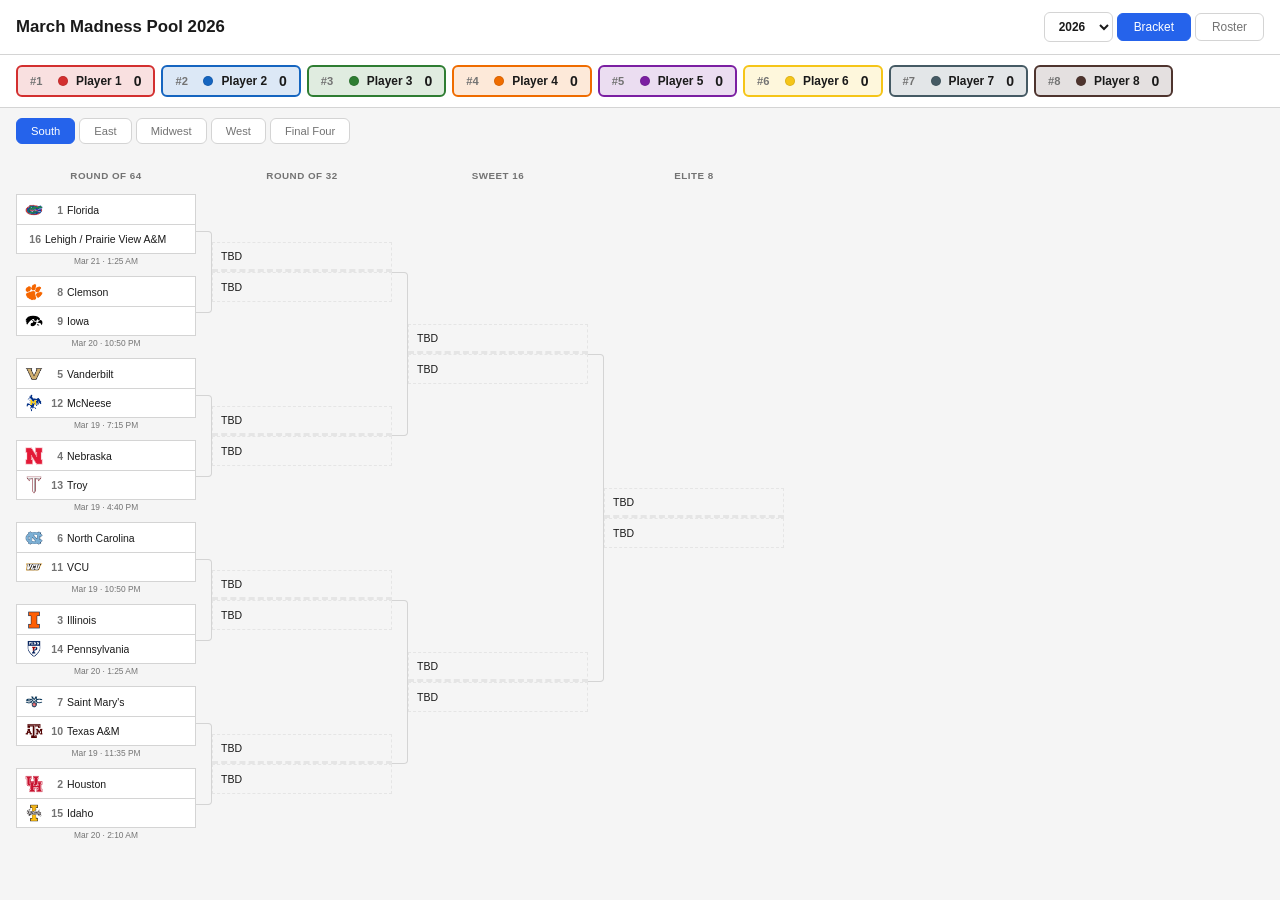
==== index.html @ 1c5a7f4a "Initial build: static NCAA tournament bracket pool site - Bracket viewer with region tabs, team logo" ====
<!DOCTYPE html>
<html lang="en">
<head>
  <meta charset="utf-8">
  <meta name="viewport" content="width=device-width, initial-scale=1">
  <title>March Madness Pool</title>
  <link rel="stylesheet" href="css/style.css">
</head>
<body>
  <header>
    <h1 id="title">March Madness Pool</h1>
    <nav id="main-nav">
      <select id="year-select" title="Select year"></select>
      <button class="tab active" data-tab="bracket">Bracket</button>
      <button class="tab" data-tab="roster">Roster</button>
    </nav>
  </header>

  <div id="leaderboard"></div>

  <main>
    <section id="bracket-view">
      <div id="region-tabs"></div>
      <div id="bracket-container"></div>
    </section>

    <section id="roster-view" class="hidden"></section>
  </main>

  <div id="score-modal" class="modal hidden">
    <div class="modal-backdrop"></div>
    <div class="modal-content">
      <button class="modal-close">&times;</button>
      <div id="score-breakdown"></div>
    </div>
  </div>

  <script src="js/espn.js"></script>
  <script src="js/app.js"></script>
  <script src="js/bracket.js"></script>
  <script src="js/roster.js"></script>
</body>
</html>
---- css/style.css ----
/* ── Reset & Base ── */
*, *::before, *::after { box-sizing: border-box; margin: 0; padding: 0; }

:root {
  --bg: #f5f5f5;
  --surface: #ffffff;
  --border: #d4d4d4;
  --border-light: #e5e5e5;
  --text: #1a1a1a;
  --text-dim: #737373;
  --accent: #2563eb;
  --team-height: 30px;
}

html { font-size: 14px; }
body {
  font-family: -apple-system, BlinkMacSystemFont, "Segoe UI", Helvetica, Arial, sans-serif;
  background: var(--bg);
  color: var(--text);
  min-height: 100dvh;
}

/* ── Header ── */
header {
  display: flex;
  align-items: center;
  justify-content: space-between;
  padding: 12px 16px;
  background: var(--surface);
  border-bottom: 1px solid var(--border);
  flex-wrap: wrap;
  gap: 8px;
}
header h1 {
  font-size: 1.2rem;
  font-weight: 700;
  white-space: nowrap;
}
#main-nav { display: flex; gap: 4px; align-items: center; }
#year-select {
  background: var(--surface);
  color: var(--text);
  border: 1px solid var(--border);
  border-radius: 6px;
  padding: 6px 10px;
  font-size: 0.85rem;
  font-weight: 600;
  cursor: pointer;
  appearance: auto;
}
.tab {
  background: transparent;
  color: var(--text-dim);
  border: 1px solid var(--border);
  border-radius: 6px;
  padding: 6px 16px;
  cursor: pointer;
  font-size: 0.85rem;
  font-weight: 500;
  transition: all 0.15s;
}
.tab:hover { color: var(--text); border-color: var(--text-dim); }
.tab.active {
  background: var(--accent);
  color: #fff;
  border-color: var(--accent);
}

/* ── Leaderboard ── */
#leaderboard {
  display: flex;
  gap: 6px;
  padding: 10px 16px;
  overflow-x: auto;
  background: var(--surface);
  border-bottom: 1px solid var(--border);
  -webkit-overflow-scrolling: touch;
}
.lb-card {
  flex-shrink: 0;
  display: flex;
  align-items: center;
  gap: 8px;
  padding: 6px 12px;
  border-radius: 6px;
  background: var(--bg);
  border: 1px solid var(--border);
  cursor: pointer;
  transition: border-color 0.15s, box-shadow 0.15s;
  white-space: nowrap;
}
.lb-card:hover { border-color: var(--accent); box-shadow: 0 1px 4px rgba(0,0,0,0.08); }
.lb-rank {
  font-weight: 700;
  font-size: 0.8rem;
  color: var(--text-dim);
  min-width: 20px;
}
.lb-name { font-weight: 600; font-size: 0.85rem; }
.lb-score {
  font-weight: 700;
  font-size: 1rem;
  margin-left: 4px;
}
.lb-pip {
  width: 10px;
  height: 10px;
  border-radius: 50%;
  flex-shrink: 0;
  border: 1px solid rgba(0,0,0,0.1);
}

/* ── Region Tabs ── */
#region-tabs {
  display: flex;
  gap: 4px;
  padding: 10px 16px;
  overflow-x: auto;
  -webkit-overflow-scrolling: touch;
}
.region-tab {
  flex-shrink: 0;
  background: var(--surface);
  color: var(--text-dim);
  border: 1px solid var(--border);
  border-radius: 6px;
  padding: 6px 14px;
  cursor: pointer;
  font-size: 0.8rem;
  font-weight: 500;
  transition: all 0.15s;
}
.region-tab:hover { color: var(--text); border-color: var(--text-dim); }
.region-tab.active {
  background: var(--accent);
  color: #fff;
  border-color: var(--accent);
}

/* ── Bracket Layout ── */
#bracket-container {
  padding: 12px 16px;
  overflow-x: auto;
  -webkit-overflow-scrolling: touch;
}
.bracket-region {
  display: flex;
  gap: 0;
  min-height: 540px;
}
.round {
  display: flex;
  flex-direction: column;
  justify-content: space-around;
  min-width: 180px;
  flex-shrink: 0;
  position: relative;
}
.round-label {
  text-align: center;
  font-size: 0.7rem;
  font-weight: 600;
  color: var(--text-dim);
  text-transform: uppercase;
  letter-spacing: 0.05em;
  padding-bottom: 6px;
  position: absolute;
  top: -20px;
  left: 0;
  right: 0;
}

/* ── Matchup & Teams ── */
.matchup {
  position: relative;
  display: flex;
  flex-direction: column;
  margin: 4px 0;
}
.matchup-time {
  font-size: 0.6rem;
  color: var(--text-dim);
  text-align: center;
  padding: 2px 0;
  white-space: nowrap;
}
.team-slot {
  display: flex;
  align-items: center;
  gap: 4px;
  height: var(--team-height);
  padding: 0 8px;
  font-size: 0.75rem;
  border: 1px solid var(--border);
  background: var(--surface);
  white-space: nowrap;
  overflow: hidden;
  transition: opacity 0.15s;
}
.team-slot:first-child { border-bottom: none; }
.team-slot.winner {
  font-weight: 600;
}
.team-slot.loser {
  opacity: 0.35;
}
.team-slot.empty {
  border-style: dashed;
  border-color: var(--border-light);
  background: var(--bg);
}
.team-logo {
  width: 18px;
  height: 18px;
  object-fit: contain;
  flex-shrink: 0;
}
.seed {
  font-weight: 700;
  color: var(--text-dim);
  min-width: 16px;
  text-align: right;
}
.team-name {
  font-weight: 500;
  overflow: hidden;
  text-overflow: ellipsis;
}
.owner-tag {
  margin-left: auto;
  font-size: 0.65rem;
  font-weight: 700;
  padding: 1px 5px;
  border-radius: 3px;
  flex-shrink: 0;
}

/* ── Bracket Connectors ── */
.connector-col {
  display: flex;
  flex-direction: column;
  justify-content: space-around;
  width: 16px;
  flex-shrink: 0;
}
.connector {
  position: relative;
  flex: 1;
  display: flex;
  align-items: center;
}
.connector::before {
  content: '';
  position: absolute;
  right: 0;
  top: 25%;
  bottom: 25%;
  width: 100%;
  border: 1px solid var(--border);
  border-left: none;
  border-radius: 0 4px 4px 0;
}

/* ── Final Four ── */
.final-four {
  display: flex;
  flex-direction: column;
  align-items: center;
  gap: 24px;
  padding: 20px;
  min-width: 220px;
}
.ff-matchup {
  display: flex;
  flex-direction: column;
  align-items: center;
}
.ff-label {
  font-size: 0.7rem;
  font-weight: 600;
  color: var(--text-dim);
  text-transform: uppercase;
  margin-bottom: 4px;
}
.championship-label {
  font-size: 0.8rem;
  font-weight: 700;
  color: var(--accent);
  text-transform: uppercase;
  margin-bottom: 4px;
}
.final-four .team-slot { min-width: 200px; }

/* ── Roster View ── */
#roster-view {
  padding: 16px;
  display: grid;
  grid-template-columns: repeat(auto-fill, minmax(280px, 1fr));
  gap: 12px;
}
.roster-card {
  background: var(--surface);
  border: 1px solid var(--border);
  border-radius: 8px;
  overflow: hidden;
  box-shadow: 0 1px 3px rgba(0,0,0,0.06);
}
.roster-header {
  display: flex;
  align-items: center;
  justify-content: space-between;
  padding: 10px 12px;
  cursor: pointer;
  border-bottom: 1px solid var(--border-light);
}
.roster-header:hover { background: rgba(0,0,0,0.02); }
.roster-player-name {
  font-weight: 700;
  font-size: 1rem;
}
.roster-score {
  font-weight: 700;
  font-size: 1.1rem;
  color: var(--accent);
}
.roster-teams {
  list-style: none;
  padding: 4px 0;
}
.roster-team {
  display: flex;
  align-items: center;
  gap: 6px;
  padding: 4px 12px;
  font-size: 0.8rem;
}
.roster-team.eliminated {
  opacity: 0.35;
  text-decoration: line-through;
}
.roster-team.active { font-weight: 600; }
.roster-team .seed {
  min-width: 20px;
  text-align: right;
}
.roster-team .region-badge {
  font-size: 0.65rem;
  color: var(--text-dim);
  margin-left: auto;
}

/* ── Score Modal ── */
.modal { position: fixed; inset: 0; z-index: 100; display: flex; align-items: center; justify-content: center; }
.modal.hidden { display: none; }
.modal-backdrop { position: absolute; inset: 0; background: rgba(0,0,0,0.4); }
.modal-content {
  position: relative;
  background: var(--surface);
  border: 1px solid var(--border);
  border-radius: 10px;
  padding: 20px;
  max-width: 560px;
  width: 90%;
  max-height: 80dvh;
  overflow-y: auto;
  box-shadow: 0 8px 30px rgba(0,0,0,0.12);
}
.modal-close {
  position: absolute;
  top: 8px;
  right: 12px;
  background: none;
  border: none;
  color: var(--text-dim);
  font-size: 1.4rem;
  cursor: pointer;
}
.modal-close:hover { color: var(--text); }
#score-breakdown h3 {
  font-size: 1rem;
  margin-bottom: 12px;
}
.breakdown-table {
  width: 100%;
  border-collapse: collapse;
  font-size: 0.8rem;
}
.breakdown-table th,
.breakdown-table td {
  padding: 4px 8px;
  text-align: left;
  border-bottom: 1px solid var(--border-light);
}
.breakdown-table th {
  color: var(--text-dim);
  font-weight: 600;
  white-space: nowrap;
}
.breakdown-table .round-pts {
  text-align: center;
  min-width: 30px;
}
.breakdown-table .pts-total {
  text-align: center;
  font-weight: 700;
}
.breakdown-total {
  font-weight: 700;
  font-size: 0.9rem;
  text-align: right;
  padding-top: 8px;
  color: var(--accent);
}

/* ── Utilities ── */
.hidden { display: none !important; }

/* ── Responsive ── */
@media (max-width: 600px) {
  header { padding: 8px 12px; }
  header h1 { font-size: 1rem; }
  .tab { padding: 5px 10px; font-size: 0.8rem; }
  #leaderboard { padding: 8px 12px; }
  .lb-card { padding: 4px 8px; gap: 5px; }
  .lb-name { font-size: 0.75rem; }
  .lb-score { font-size: 0.85rem; }
  #region-tabs { padding: 8px 12px; }
  #bracket-container { padding: 8px 12px; }
  .round { min-width: 150px; }
  .team-slot { font-size: 0.7rem; padding: 0 6px; }
  #roster-view {
    grid-template-columns: 1fr;
    padding: 12px;
  }
}
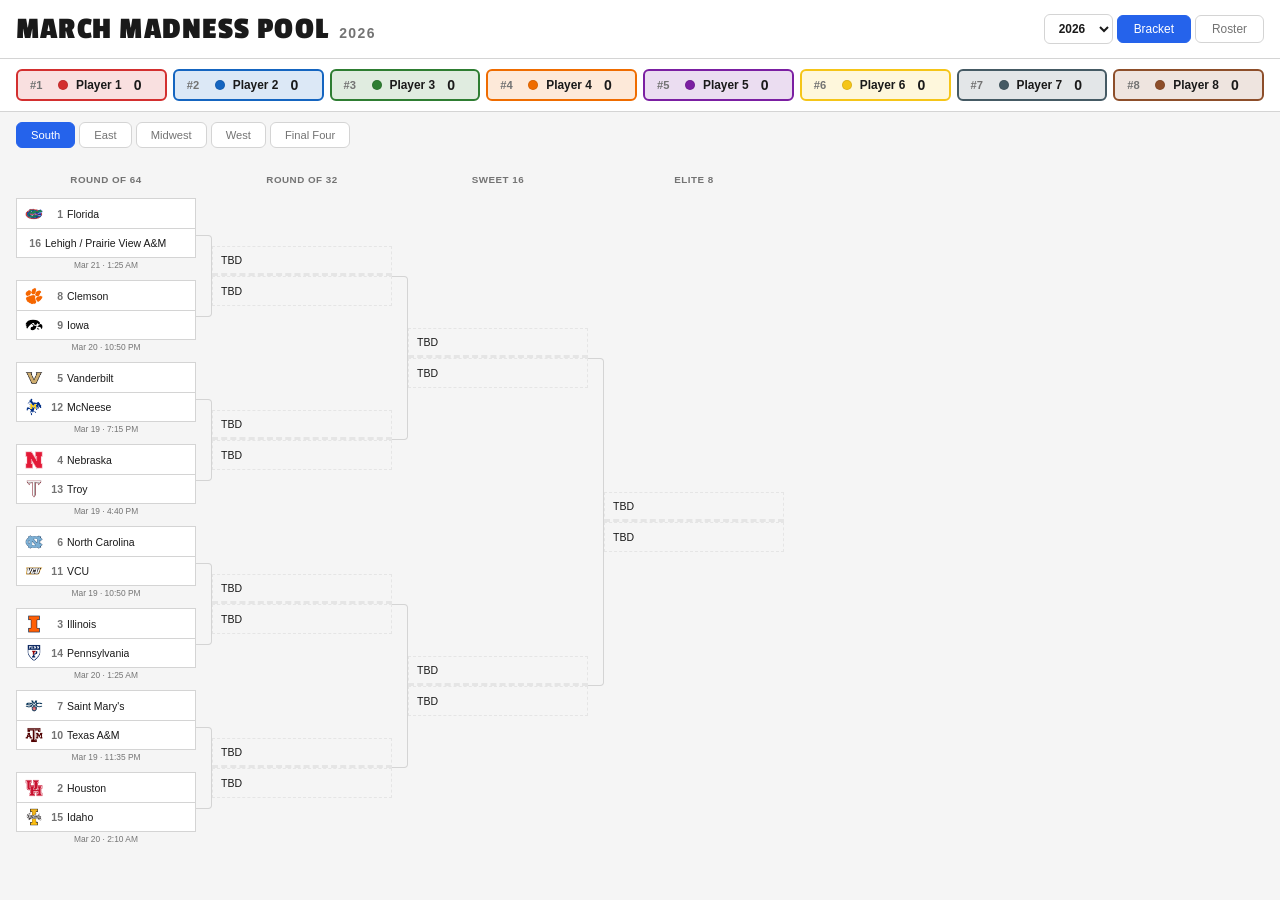
==== commit 2505b9f6: "UI polish: styled title, wrapping leaderboard, cache busting, brown color - Replace plain h1 with Pa" ====
--- a/index.html
+++ b/index.html
@@ -3,12 +3,21 @@
 <head>
   <meta charset="utf-8">
   <meta name="viewport" content="width=device-width, initial-scale=1">
+  <meta http-equiv="Cache-Control" content="no-cache, no-store, must-revalidate">
+  <meta http-equiv="Pragma" content="no-cache">
+  <meta http-equiv="Expires" content="0">
   <title>March Madness Pool</title>
+  <link rel="preconnect" href="https://fonts.googleapis.com">
+  <link rel="preconnect" href="https://fonts.gstatic.com" crossorigin>
+  <link rel="stylesheet" href="https://fonts.googleapis.com/css2?family=Passion+One:wght@700&display=swap">
   <link rel="stylesheet" href="css/style.css">
 </head>
 <body>
   <header>
-    <h1 id="title">March Madness Pool</h1>
+    <div class="title-block">
+      <h1 class="title-text">March Madness Pool</h1>
+      <span id="title-year" class="title-year"></span>
+    </div>
     <nav id="main-nav">
       <select id="year-select" title="Select year"></select>
       <button class="tab active" data-tab="bracket">Bracket</button>
--- a/css/style.css
+++ b/css/style.css
@@ -31,10 +31,25 @@
   flex-wrap: wrap;
   gap: 8px;
 }
-header h1 {
-  font-size: 1.2rem;
-  font-weight: 700;
+.title-block {
+  display: flex;
+  align-items: baseline;
+  gap: 10px;
+}
+.title-text {
+  font-family: 'Passion One', 'Impact', 'Arial Black', sans-serif;
+  font-size: 2.2rem;
+  font-weight: 700;
+  text-transform: uppercase;
+  letter-spacing: 0.04em;
+  color: var(--text);
   white-space: nowrap;
+}
+.title-year {
+  font-size: 1rem;
+  font-weight: 700;
+  color: var(--text-dim);
+  letter-spacing: 0.1em;
 }
 #main-nav { display: flex; gap: 4px; align-items: center; }
 #year-select {
@@ -69,15 +84,15 @@
 /* ── Leaderboard ── */
 #leaderboard {
   display: flex;
+  flex-wrap: wrap;
   gap: 6px;
   padding: 10px 16px;
-  overflow-x: auto;
   background: var(--surface);
   border-bottom: 1px solid var(--border);
-  -webkit-overflow-scrolling: touch;
 }
 .lb-card {
-  flex-shrink: 0;
+  flex: 1 1 auto;
+  min-width: 0;
   display: flex;
   align-items: center;
   gap: 8px;
@@ -116,7 +131,6 @@
   gap: 4px;
   padding: 10px 16px;
   overflow-x: auto;
-  -webkit-overflow-scrolling: touch;
 }
 .region-tab {
   flex-shrink: 0;
@@ -141,7 +155,6 @@
 #bracket-container {
   padding: 12px 16px;
   overflow-x: auto;
-  -webkit-overflow-scrolling: touch;
 }
 .bracket-region {
   display: flex;
@@ -418,7 +431,8 @@
 /* ── Responsive ── */
 @media (max-width: 600px) {
   header { padding: 8px 12px; }
-  header h1 { font-size: 1rem; }
+  .title-text { font-size: 1.2rem; }
+  .title-year { font-size: 0.8rem; }
   .tab { padding: 5px 10px; font-size: 0.8rem; }
   #leaderboard { padding: 8px 12px; }
   .lb-card { padding: 4px 8px; gap: 5px; }
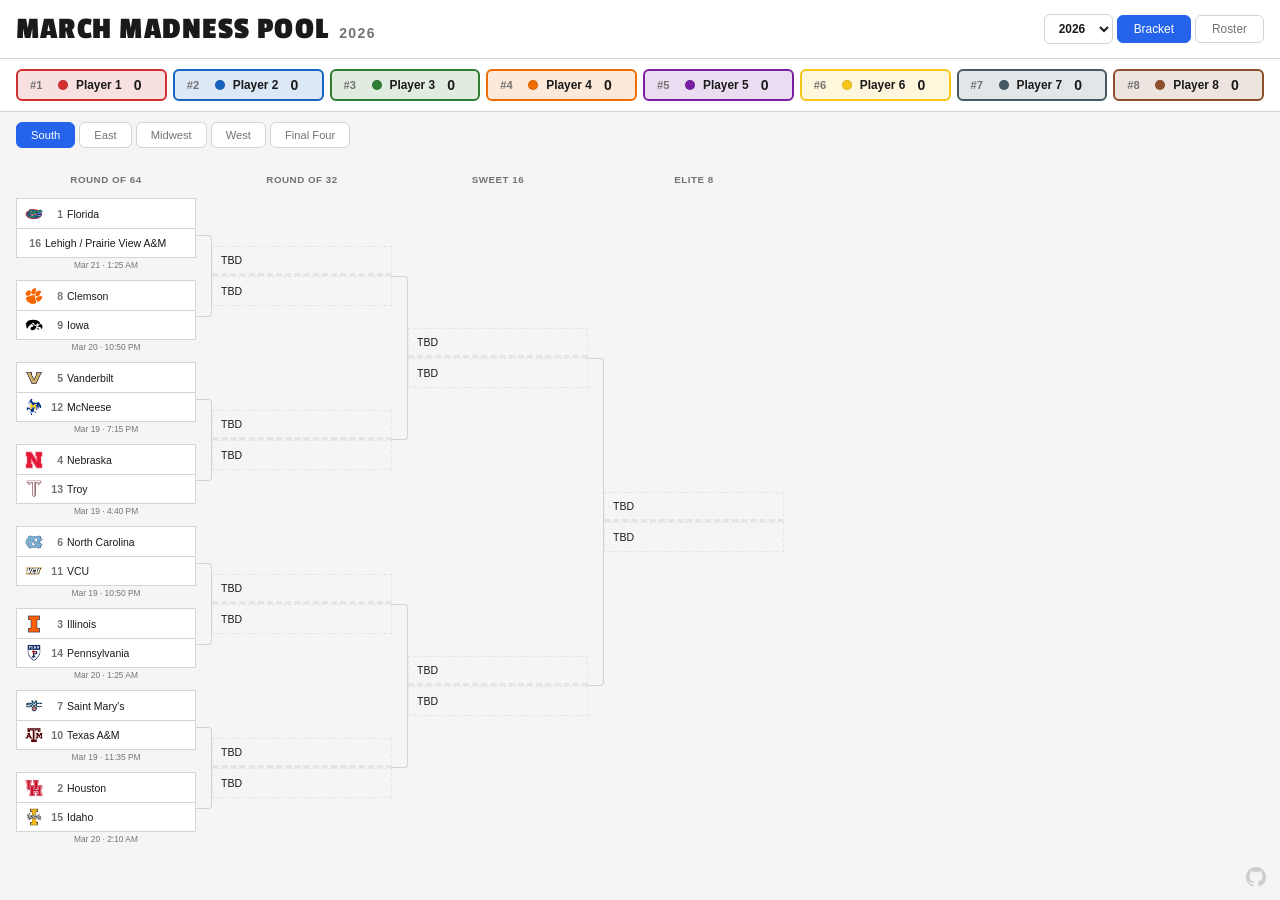
==== commit 9c929c29: "Prepare for public release Clean up README for public repo (fix filename mismatches, remove screensh" ====
--- a/index.html
+++ b/index.html
@@ -44,6 +44,10 @@
     </div>
   </div>
 
+  <a href="https://github.com/brennanpowers/march-madness" class="github-link" target="_blank" rel="noopener" title="View on GitHub">
+    <svg width="20" height="20" viewBox="0 0 16 16" fill="currentColor"><path d="M8 0C3.58 0 0 3.58 0 8c0 3.54 2.29 6.53 5.47 7.59.4.07.55-.17.55-.38 0-.19-.01-.82-.01-1.49-2.01.37-2.53-.49-2.69-.94-.09-.23-.48-.94-.82-1.13-.28-.15-.68-.52-.01-.53.63-.01 1.08.58 1.23.82.72 1.21 1.87.87 2.33.66.07-.52.28-.87.51-1.07-1.78-.2-3.64-.89-3.64-3.95 0-.87.31-1.59.82-2.15-.08-.2-.36-1.02.08-2.12 0 0 .67-.21 2.2.82.64-.18 1.32-.27 2-.27s1.36.09 2 .27c1.53-1.04 2.2-.82 2.2-.82.44 1.1.16 1.92.08 2.12.51.56.82 1.27.82 2.15 0 3.07-1.87 3.75-3.65 3.95.29.25.54.73.54 1.48 0 1.07-.01 1.93-.01 2.2 0 .21.15.46.55.38A8.01 8.01 0 0 0 16 8c0-4.42-3.58-8-8-8z"/></svg>
+  </a>
+
   <script src="js/espn.js"></script>
   <script src="js/app.js"></script>
   <script src="js/bracket.js"></script>
--- a/css/style.css
+++ b/css/style.css
@@ -238,13 +238,60 @@
   font-weight: 500;
   overflow: hidden;
   text-overflow: ellipsis;
+  margin-right: auto;
 }
 .owner-tag {
-  margin-left: auto;
   font-size: 0.65rem;
   font-weight: 700;
   padding: 1px 5px;
   border-radius: 3px;
+  flex-shrink: 0;
+}
+
+/* ── Scores & Live ── */
+.team-score {
+  margin-left: auto;
+  font-weight: 700;
+  font-size: 0.8rem;
+  min-width: 20px;
+  text-align: right;
+  flex-shrink: 0;
+}
+.team-score.live {
+  color: #d32f2f;
+}
+.team-slot.live {
+  border-color: #d32f2f;
+  border-width: 1px 1px 1px 3px;
+}
+.matchup-time.live {
+  color: #d32f2f;
+  font-weight: 700;
+  animation: live-pulse 2s ease-in-out infinite;
+}
+@keyframes live-pulse {
+  0%, 100% { opacity: 1; }
+  50% { opacity: 0.5; }
+}
+
+/* ── Roster Live ── */
+.roster-team.live {
+  background: rgba(211, 47, 47, 0.06);
+}
+.roster-live {
+  font-size: 0.65rem;
+  font-weight: 700;
+  color: #fff;
+  background: #d32f2f;
+  padding: 1px 5px;
+  border-radius: 3px;
+  flex-shrink: 0;
+  animation: live-pulse 2s ease-in-out infinite;
+}
+.roster-score-final {
+  font-size: 0.75rem;
+  font-weight: 600;
+  color: var(--text-dim);
   flex-shrink: 0;
 }
 
@@ -277,16 +324,35 @@
 /* ── Final Four ── */
 .final-four {
   display: flex;
+  align-items: center;
+  justify-content: center;
+  gap: 0;
+  padding: 30px 16px;
+  min-height: 400px;
+}
+.ff-col {
+  display: flex;
   flex-direction: column;
   align-items: center;
-  gap: 24px;
-  padding: 20px;
-  min-width: 220px;
-}
-.ff-matchup {
-  display: flex;
-  flex-direction: column;
-  align-items: center;
+  justify-content: center;
+}
+.ff-center {
+  gap: 16px;
+}
+.ff-connector {
+  width: 24px;
+  height: 60px;
+  flex-shrink: 0;
+  position: relative;
+}
+.ff-connector::before {
+  content: '';
+  position: absolute;
+  top: 0;
+  bottom: 0;
+  width: 100%;
+  border: 1px solid var(--border);
+  border-radius: 4px;
 }
 .ff-label {
   font-size: 0.7rem;
@@ -303,6 +369,46 @@
   margin-bottom: 4px;
 }
 .final-four .team-slot { min-width: 200px; }
+
+/* ── Champion Display ── */
+.champion-display {
+  display: flex;
+  flex-direction: column;
+  align-items: center;
+  gap: 6px;
+  padding: 16px 24px;
+  border: 2px solid var(--border);
+  border-radius: 10px;
+  background: var(--surface);
+  text-align: center;
+}
+.champion-trophy {
+  font-size: 2rem;
+  line-height: 1;
+}
+.champion-logo {
+  width: 48px;
+  height: 48px;
+  object-fit: contain;
+}
+.champion-name {
+  font-family: 'Passion One', 'Impact', 'Arial Black', sans-serif;
+  font-size: 1.4rem;
+  font-weight: 700;
+  text-transform: uppercase;
+  letter-spacing: 0.03em;
+}
+.champion-seed {
+  font-size: 0.8rem;
+  font-weight: 600;
+  color: var(--text-dim);
+}
+.champion-owner {
+  font-size: 0.7rem;
+  font-weight: 700;
+  padding: 2px 10px;
+  border-radius: 4px;
+}
 
 /* ── Roster View ── */
 #roster-view {
@@ -425,6 +531,17 @@
   color: var(--accent);
 }
 
+/* ── GitHub Link ── */
+.github-link {
+  position: fixed;
+  bottom: 10px;
+  right: 14px;
+  color: var(--text-dim);
+  opacity: 0.3;
+  transition: opacity 0.15s;
+}
+.github-link:hover { opacity: 0.8; }
+
 /* ── Utilities ── */
 .hidden { display: none !important; }
 
@@ -434,13 +551,22 @@
   .title-text { font-size: 1.2rem; }
   .title-year { font-size: 0.8rem; }
   .tab { padding: 5px 10px; font-size: 0.8rem; }
-  #leaderboard { padding: 8px 12px; }
+  #leaderboard { padding: 8px 12px; display: grid; grid-template-columns: 1fr 1fr; }
   .lb-card { padding: 4px 8px; gap: 5px; }
   .lb-name { font-size: 0.75rem; }
   .lb-score { font-size: 0.85rem; }
   #region-tabs { padding: 8px 12px; }
   #bracket-container { padding: 8px 12px; }
   .round { min-width: 150px; }
+  .final-four {
+    flex-direction: column;
+    gap: 16px;
+    padding: 16px 12px;
+    min-height: auto;
+  }
+  .ff-connector { display: none; }
+  .champion-logo { width: 36px; height: 36px; }
+  .champion-name { font-size: 1.1rem; }
   .team-slot { font-size: 0.7rem; padding: 0 6px; }
   #roster-view {
     grid-template-columns: 1fr;
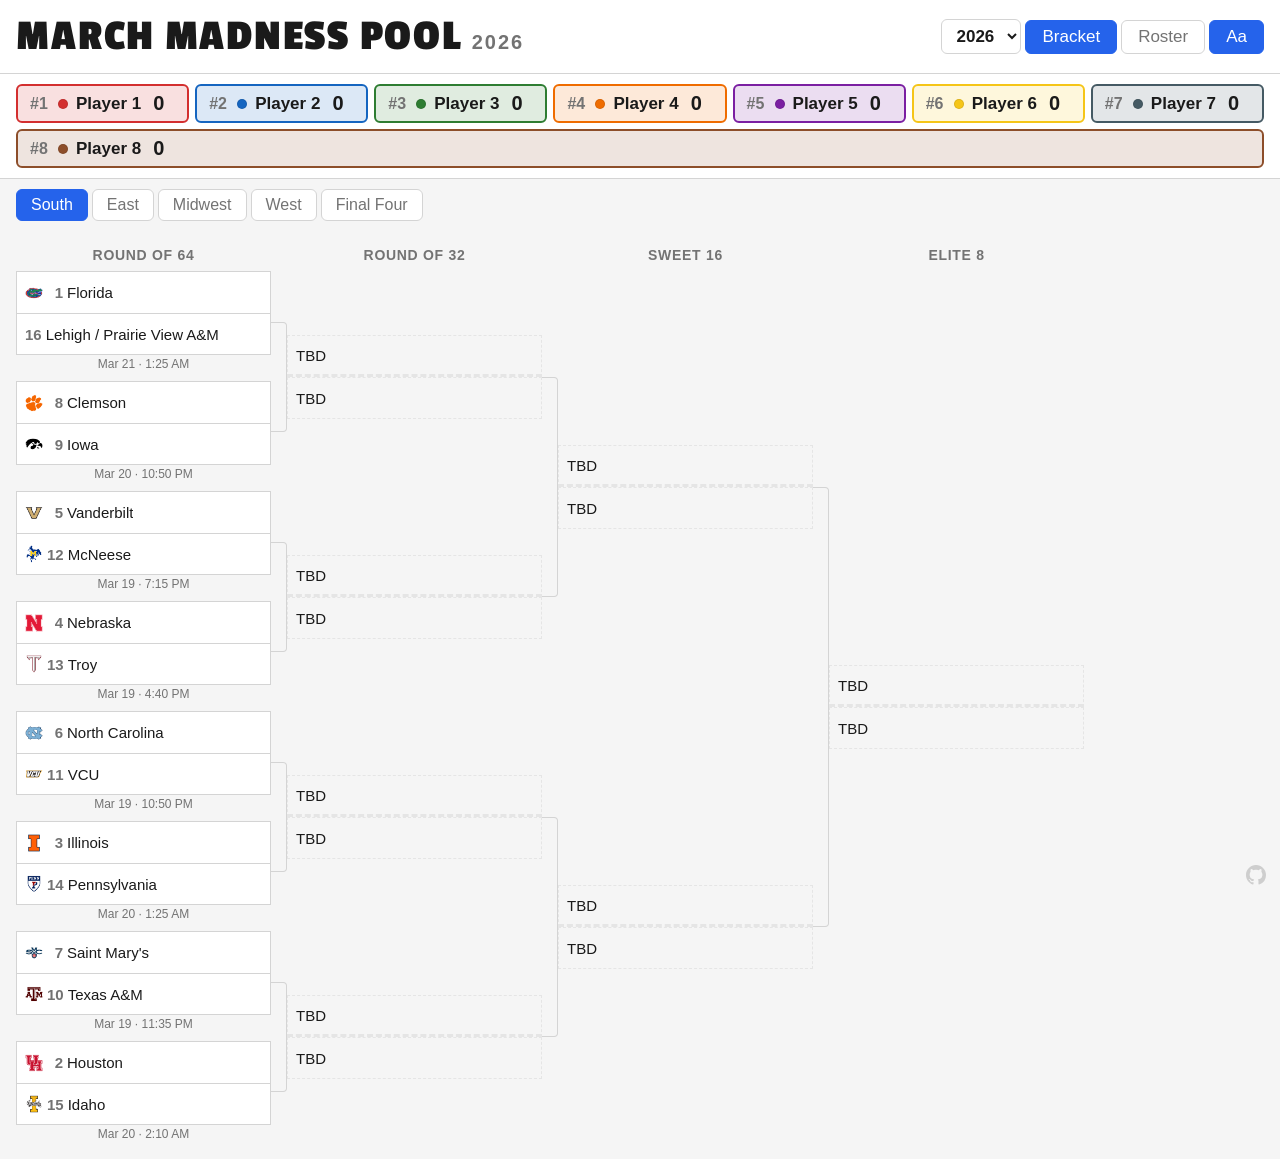
==== commit d1820614: "Add zoom toggle for larger text on mobile Adds an "Aa" button to the header nav that bumps the base " ====
--- a/index.html
+++ b/index.html
@@ -1,5 +1,5 @@
 <!DOCTYPE html>
-<html lang="en">
+<html lang="en" class="zoomed">
 <head>
   <meta charset="utf-8">
   <meta name="viewport" content="width=device-width, initial-scale=1">
@@ -7,6 +7,7 @@
   <meta http-equiv="Pragma" content="no-cache">
   <meta http-equiv="Expires" content="0">
   <title>March Madness Pool</title>
+  <script>if (localStorage.getItem('zoom') === '0') document.documentElement.classList.remove('zoomed');</script>
   <link rel="preconnect" href="https://fonts.googleapis.com">
   <link rel="preconnect" href="https://fonts.gstatic.com" crossorigin>
   <link rel="stylesheet" href="https://fonts.googleapis.com/css2?family=Passion+One:wght@700&display=swap">
@@ -22,6 +23,7 @@
       <select id="year-select" title="Select year"></select>
       <button class="tab active" data-tab="bracket">Bracket</button>
       <button class="tab" data-tab="roster">Roster</button>
+      <button id="zoom-toggle" class="tab" title="Toggle text size" onclick="(function(){var z=document.documentElement.classList.toggle('zoomed');localStorage.setItem('zoom',z?'1':'0');})()">Aa</button>
     </nav>
   </header>
 
--- a/css/style.css
+++ b/css/style.css
@@ -13,6 +13,7 @@
 }
 
 html { font-size: 14px; }
+html.zoomed { font-size: 20px; --team-height: 42px; }
 body {
   font-family: -apple-system, BlinkMacSystemFont, "Segoe UI", Helvetica, Arial, sans-serif;
   background: var(--bg);
@@ -161,6 +162,8 @@
   gap: 0;
   min-height: 540px;
 }
+html.zoomed .round { min-width: 255px; }
+
 .round {
   display: flex;
   flex-direction: column;
@@ -530,6 +533,9 @@
   padding-top: 8px;
   color: var(--accent);
 }
+
+/* ── Zoom Toggle ── */
+html.zoomed #zoom-toggle { background: var(--accent); color: #fff; border-color: var(--accent); }
 
 /* ── GitHub Link ── */
 .github-link {
@@ -558,6 +564,7 @@
   #region-tabs { padding: 8px 12px; }
   #bracket-container { padding: 8px 12px; }
   .round { min-width: 150px; }
+  html.zoomed .round { min-width: 210px; }
   .final-four {
     flex-direction: column;
     gap: 16px;
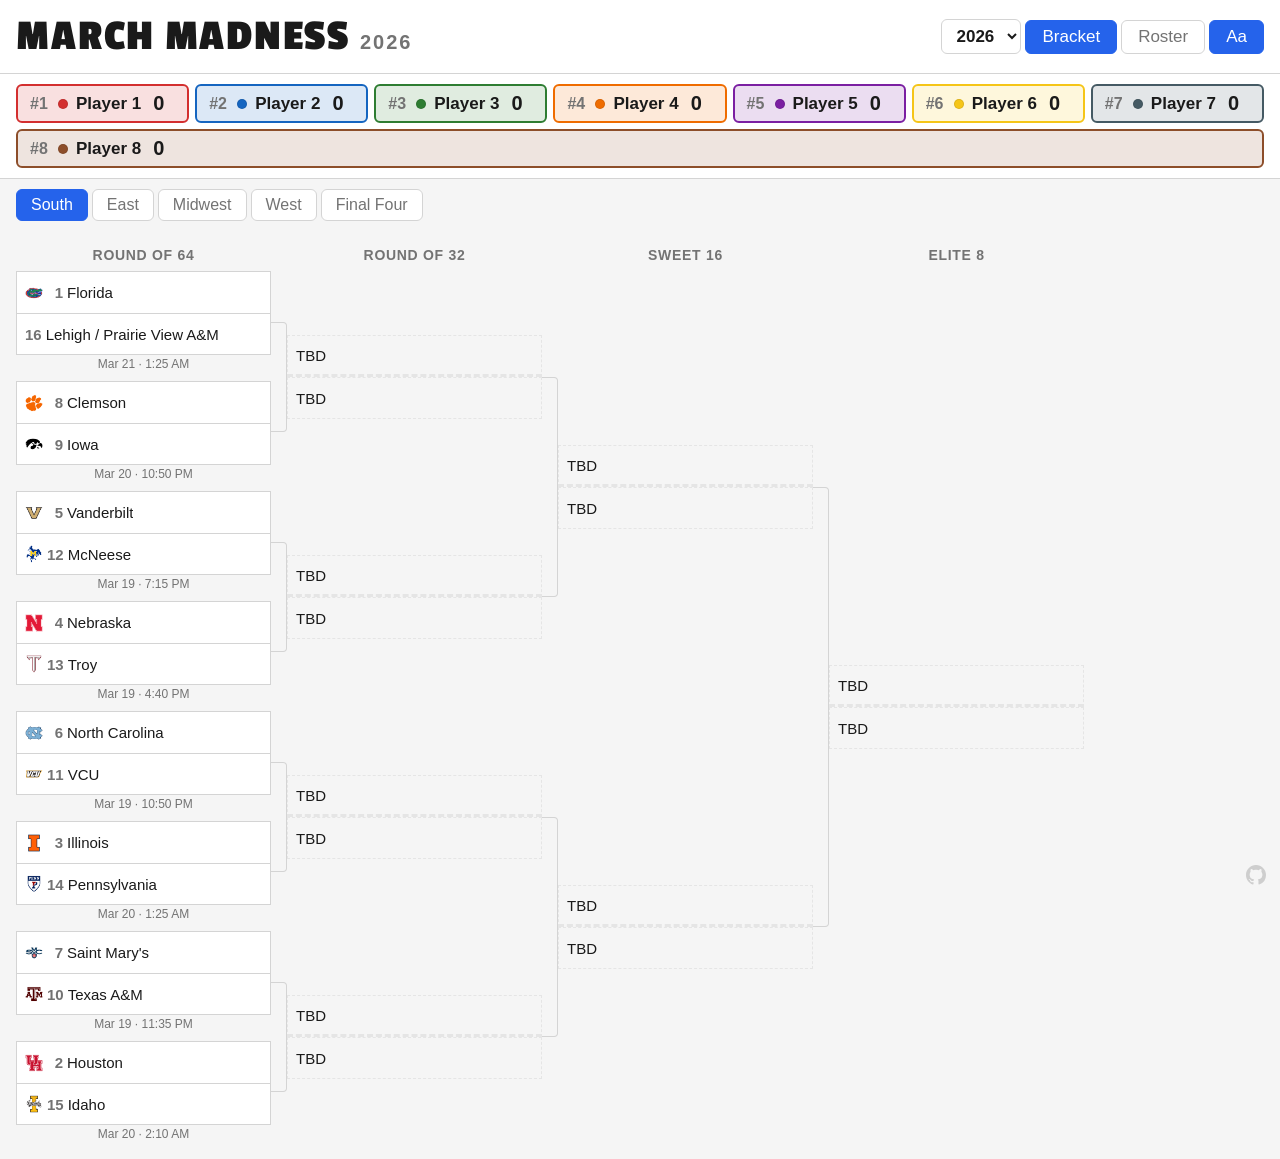
==== commit c9e4e727: "Rename title to March Madness, increase loser opacity Drops "Pool" from all user-facing titles. Bump" ====
--- a/index.html
+++ b/index.html
@@ -6,7 +6,7 @@
   <meta http-equiv="Cache-Control" content="no-cache, no-store, must-revalidate">
   <meta http-equiv="Pragma" content="no-cache">
   <meta http-equiv="Expires" content="0">
-  <title>March Madness Pool</title>
+  <title>March Madness</title>
   <script>if (localStorage.getItem('zoom') === '0') document.documentElement.classList.remove('zoomed');</script>
   <link rel="preconnect" href="https://fonts.googleapis.com">
   <link rel="preconnect" href="https://fonts.gstatic.com" crossorigin>
@@ -16,7 +16,7 @@
 <body>
   <header>
     <div class="title-block">
-      <h1 class="title-text">March Madness Pool</h1>
+      <h1 class="title-text">March Madness</h1>
       <span id="title-year" class="title-year"></span>
     </div>
     <nav id="main-nav">
--- a/css/style.css
+++ b/css/style.css
@@ -218,7 +218,7 @@
   font-weight: 600;
 }
 .team-slot.loser {
-  opacity: 0.35;
+  opacity: 0.5;
 }
 .team-slot.empty {
   border-style: dashed;
@@ -457,7 +457,7 @@
   font-size: 0.8rem;
 }
 .roster-team.eliminated {
-  opacity: 0.35;
+  opacity: 0.5;
   text-decoration: line-through;
 }
 .roster-team.active { font-weight: 600; }
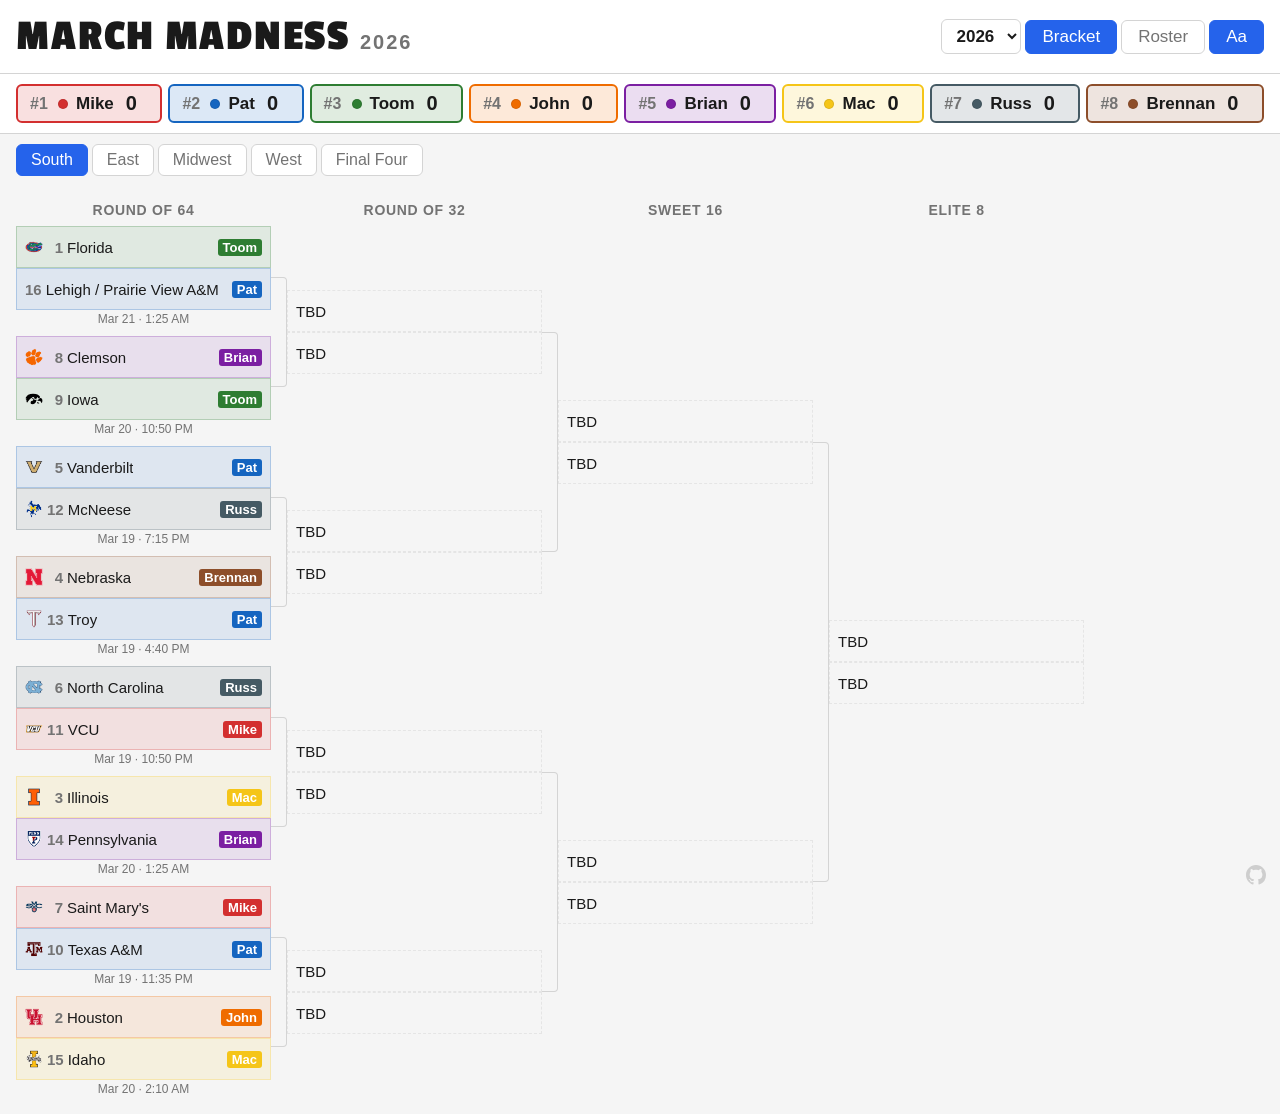
==== commit 13ab8785: "Add cache-busting and remember active region tab - Add GitHub Actions workflow that replaces __CACHE" ====
--- a/index.html
+++ b/index.html
@@ -11,7 +11,7 @@
   <link rel="preconnect" href="https://fonts.googleapis.com">
   <link rel="preconnect" href="https://fonts.gstatic.com" crossorigin>
   <link rel="stylesheet" href="https://fonts.googleapis.com/css2?family=Passion+One:wght@700&display=swap">
-  <link rel="stylesheet" href="css/style.css">
+  <link rel="stylesheet" href="css/style.css?v=__CACHE_BUST__">
 </head>
 <body>
   <header>
@@ -50,9 +50,9 @@
     <svg width="20" height="20" viewBox="0 0 16 16" fill="currentColor"><path d="M8 0C3.58 0 0 3.58 0 8c0 3.54 2.29 6.53 5.47 7.59.4.07.55-.17.55-.38 0-.19-.01-.82-.01-1.49-2.01.37-2.53-.49-2.69-.94-.09-.23-.48-.94-.82-1.13-.28-.15-.68-.52-.01-.53.63-.01 1.08.58 1.23.82.72 1.21 1.87.87 2.33.66.07-.52.28-.87.51-1.07-1.78-.2-3.64-.89-3.64-3.95 0-.87.31-1.59.82-2.15-.08-.2-.36-1.02.08-2.12 0 0 .67-.21 2.2.82.64-.18 1.32-.27 2-.27s1.36.09 2 .27c1.53-1.04 2.2-.82 2.2-.82.44 1.1.16 1.92.08 2.12.51.56.82 1.27.82 2.15 0 3.07-1.87 3.75-3.65 3.95.29.25.54.73.54 1.48 0 1.07-.01 1.93-.01 2.2 0 .21.15.46.55.38A8.01 8.01 0 0 0 16 8c0-4.42-3.58-8-8-8z"/></svg>
   </a>
 
-  <script src="js/espn.js"></script>
-  <script src="js/app.js"></script>
-  <script src="js/bracket.js"></script>
-  <script src="js/roster.js"></script>
+  <script src="js/espn.js?v=__CACHE_BUST__"></script>
+  <script src="js/app.js?v=__CACHE_BUST__"></script>
+  <script src="js/bracket.js?v=__CACHE_BUST__"></script>
+  <script src="js/roster.js?v=__CACHE_BUST__"></script>
 </body>
 </html>
--- a/css/style.css
+++ b/css/style.css
@@ -213,7 +213,6 @@
   overflow: hidden;
   transition: opacity 0.15s;
 }
-.team-slot:first-child { border-bottom: none; }
 .team-slot.winner {
   font-weight: 600;
 }
